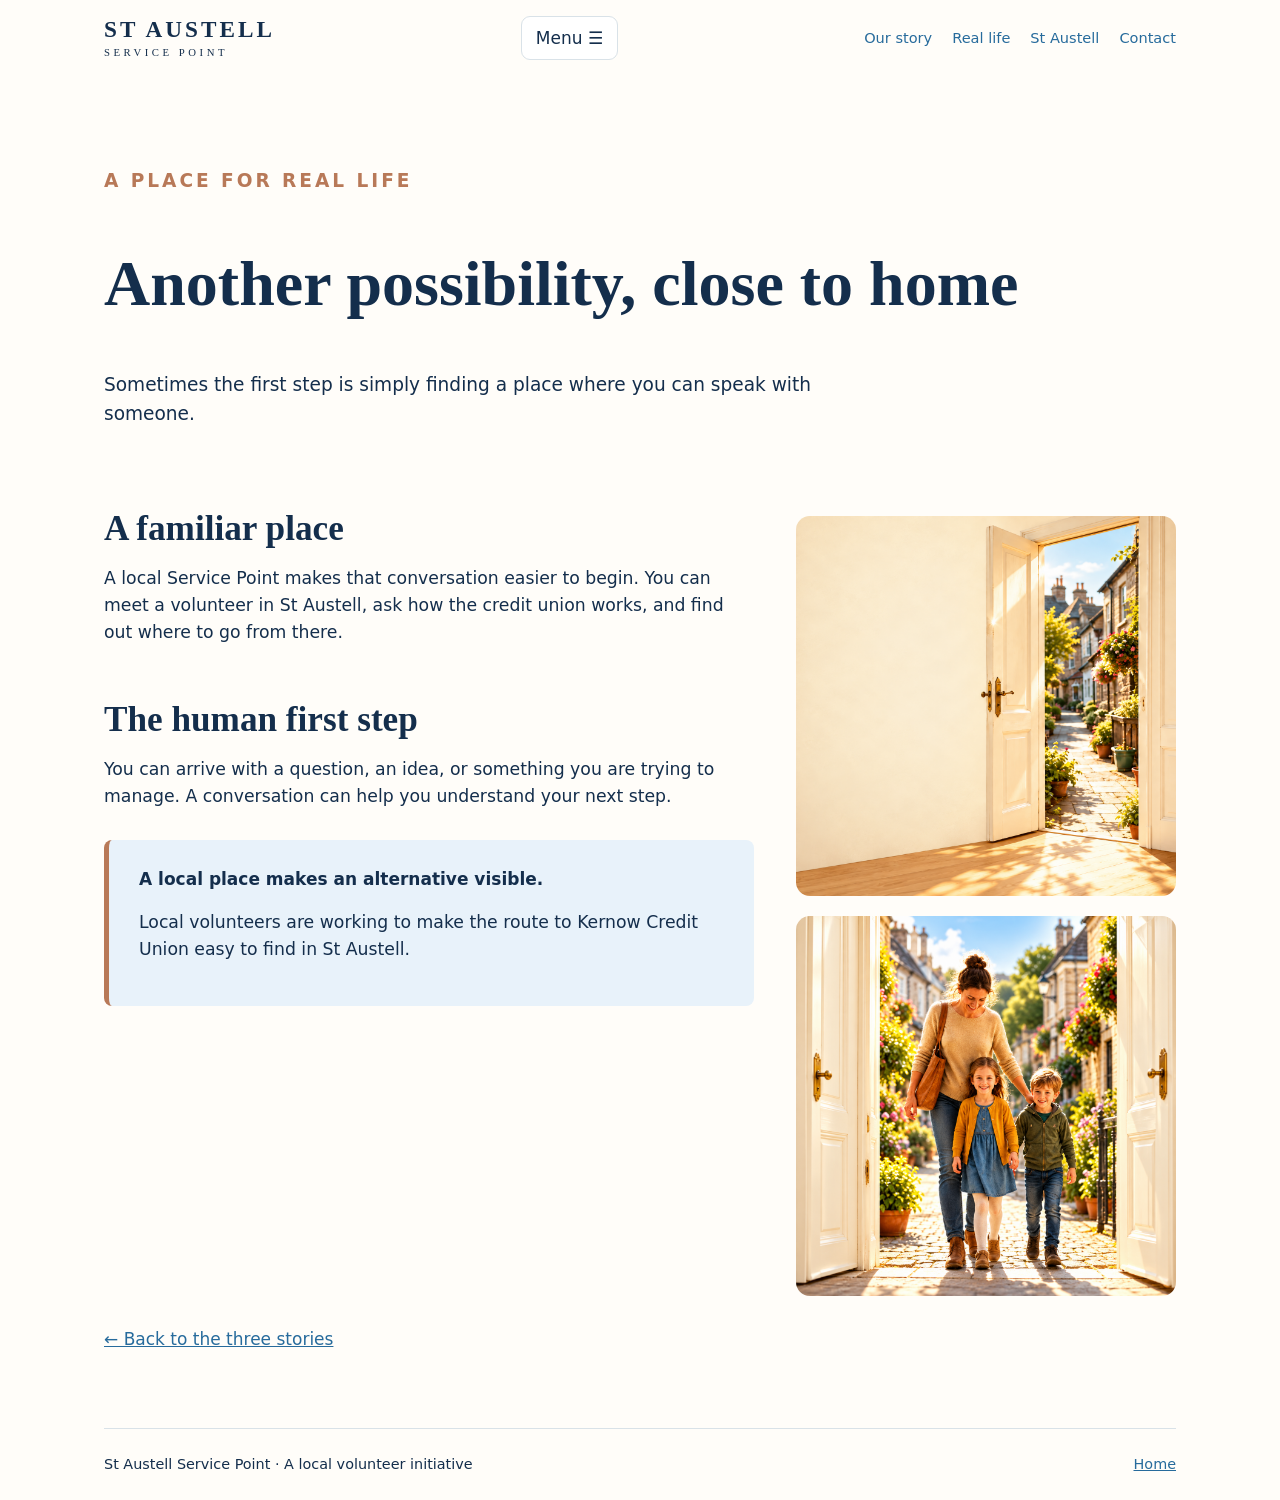
==== another-possibility.html @ 122b37de "Add files via upload" ====
<!doctype html><html lang="en-GB"><head><meta charset="utf-8"><meta name="viewport" content="width=device-width, initial-scale=1"><meta name="description" content="A welcoming local St Austell Service Point for families."><title>Another possibility, close to home | St Austell Service Point</title><link rel="stylesheet" href="style.css"></head><body><div class="wrap"><header class="header"><a class="brand" href="index.html">ST AUSTELL<small>SERVICE POINT</small></a><button class="menu" type="button" aria-controls="nav" aria-expanded="false">Menu ☰</button><nav id="nav" class="nav" aria-label="Site navigation"><a href="index.html#story">Our story</a><a href="index.html#real-life">Real life</a><a href="index.html#town">St Austell</a><a href="index.html#contact">Contact</a></nav></header><main><section class="subhero"><p class="eyebrow">A place for real life</p><h1>Another possibility, close to home</h1><p>Sometimes the first step is simply finding a place where you can speak with someone.</p></section><div class="story-layout"><div class="prose"><h2>A familiar place</h2><p>A local Service Point makes that conversation easier to begin. You can meet a volunteer in St Austell, ask how the credit union works, and find out where to go from there.</p><h2>The human first step</h2><p>You can arrive with a question, an idea, or something you are trying to manage. A conversation can help you understand your next step.</p><div class="callout"><strong>A local place makes an alternative visible.</strong><p>Local volunteers are working to make the route to Kernow Credit Union easy to find in St Austell.</p></div></div><div class="image-pair"><img src="assets/new-door.png" alt="An open white door leading to a flower-lined street"><img src="assets/first-family.png" alt="A mother and two children walking through open doors"></div></div><a class="back" href="index.html#real-life">← Back to the three stories</a></main><footer class="footer"><span>St Austell Service Point · A local volunteer initiative</span><a href="index.html">Home</a></footer></div><script src="site.js"></script></body></html>
---- style.css ----
:root{--ink:#142e4c;--blue:#276b9c;--copper:#b87958;--paper:#fffdf9;--mist:#e8f2fa;--line:#d9e2e8}*{box-sizing:border-box}html{scroll-behavior:smooth}body{margin:0;background:var(--paper);color:var(--ink);font:17px/1.55 system-ui,-apple-system,Segoe UI,sans-serif}h1,h2,h3{font-family:Georgia,serif;line-height:1.08}h1{font-size:clamp(2.5rem,5vw,4.7rem)}h2{font-size:clamp(2rem,4vw,3.5rem)}h3{font-size:1.45rem}a{color:var(--blue)}button,input,textarea{font:inherit}.wrap{max-width:1120px;padding:0 24px;margin:auto}.header{display:flex;align-items:center;justify-content:space-between;padding:16px 0;min-height:76px}.brand{text-decoration:none;color:var(--ink);font:700 1.45rem/.95 Georgia,serif;letter-spacing:.13em}.brand small{display:block;font:.67rem/1.2 Georgia,serif;letter-spacing:.33em;margin-top:6px}.menu{border:1px solid var(--line);background:white;border-radius:9px;padding:8px 14px;color:var(--ink);cursor:pointer}.nav{display:flex;gap:20px;align-items:center}.nav a{text-decoration:none;font-size:.91rem}.hero{min-height:560px;position:relative;overflow:hidden;border-radius:14px;background:#233747 url('assets/volunteers-hero.png') center/cover}.hero:before{content:'';position:absolute;inset:0;background:linear-gradient(90deg,rgba(8,21,38,.87),rgba(8,21,38,.45) 44%,transparent 78%)}.hero-copy{position:relative;color:white;width:min(52%,530px);padding:92px 38px}.hero p{font-size:1.2rem}.section{padding:72px 0}.section>h2{margin:0 0 24px}.intro{max-width:850px;font-size:1.1rem}.blue{color:var(--blue)}.art{display:block;width:100%;height:auto}.story-art{margin:30px auto 0;border-radius:9px}.eyebrow{font-weight:700;text-transform:uppercase;letter-spacing:.16em;color:var(--copper);font-size:.76rem}.real{background:#fbfaf7;border:1px solid var(--line);border-radius:22px;padding:40px 32px;margin:36px 0}.cards{display:grid;grid-template-columns:repeat(3,1fr);gap:18px}.card{border:1px solid var(--line);border-radius:16px;background:white;text-decoration:none;color:var(--ink);padding:24px;min-height:245px;transition:transform .2s,box-shadow .2s}.card:hover,.card:focus-visible{transform:translateY(-3px);box-shadow:0 10px 28px #142e4c1b}.circle{display:grid;place-items:center;width:66px;height:66px;background:#f5e7dd;border-radius:50%;color:var(--copper);font-size:1.7rem}.card h3{margin:22px 0 7px}.card p{margin:0 0 10px}.read{font-weight:700;color:var(--blue)}.town{display:grid;grid-template-columns:38% 62%;align-items:center;gap:10px}.town img{width:100%}.button{display:inline-block;background:var(--copper);color:white;text-decoration:none;border:0;border-radius:999px;padding:13px 24px;font-weight:700;cursor:pointer}.button:hover,.button:focus-visible{background:#995d41}.contact{background:var(--mist);border-radius:20px;padding:42px;margin:60px 0}.contact h2{margin:0 0 14px}.contact p{max-width:760px}.fields{display:grid;grid-template-columns:1fr 1fr;gap:14px}.fields label{font-size:.9rem;display:grid;gap:5px}.fields .wide{grid-column:1/-1}.fields input,.fields textarea{width:100%;border:1px solid #bfd0dc;background:white;padding:12px;border-radius:7px}.fields textarea{min-height:100px}.fine{font-size:.85rem;color:#4f677a}.footer{border-top:1px solid var(--line);padding:24px 0;margin-top:40px;display:flex;justify-content:space-between;gap:20px;font-size:.9rem}.subhero{padding:72px 0 25px}.subhero p{font-size:1.16rem;max-width:760px}.prose{max-width:790px}.prose h2{font-size:2.2rem;margin:55px 0 12px}.prose p,.prose li{font-size:1.08rem}.prose li{margin-bottom:10px}.callout{padding:26px 30px;background:var(--mist);border-left:5px solid var(--copper);border-radius:8px;margin:30px 0}.milestones{display:flex;flex-wrap:wrap;gap:8px;margin:20px 0}.milestones span{background:#e5eff7;border-radius:30px;padding:7px 14px;font-weight:700}.source{border-top:1px solid var(--line);font-size:.88rem;color:#4e6170;padding-top:16px}.back{display:inline-block;margin-top:30px}@media(max-width:800px){.nav{gap:10px}.nav a{font-size:.76rem}.hero-copy{width:75%}.town{display:block}.town img{margin-top:18px}.cards{grid-template-columns:1fr}.card{min-height:0}.section{padding:45px 0}}@media(max-width:550px){.wrap{padding:0 17px}.header{align-items:flex-start}.nav{display:none;position:absolute;right:17px;top:65px;z-index:5;flex-direction:column;align-items:stretch;background:white;box-shadow:0 10px 25px #142e4c30;border-radius:12px;padding:16px}.nav.open{display:flex}.hero{min-height:570px;background-position:56% center}.hero:before{background:linear-gradient(0deg,rgba(8,21,38,.94),rgba(8,21,38,.4) 70%,transparent)}.hero-copy{width:100%;position:absolute;bottom:0;padding:25px}.hero h1{font-size:2.6rem}.real{padding:24px 17px}.contact{padding:28px 20px}.fields{grid-template-columns:1fr}.fields .wide{grid-column:auto}}
.story-layout{display:grid;grid-template-columns:minmax(0,1fr) minmax(250px,380px);align-items:start;gap:42px}.story-layout .prose{min-width:0}.side-art{width:100%;height:auto;border-radius:14px;margin-top:44px}.image-pair{display:grid;gap:20px;margin-top:44px}.image-pair img{display:block;width:100%;height:auto;border-radius:14px}.story-layout .prose h2:first-child{margin-top:38px}.back{margin-bottom:36px}@media(max-width:800px){.story-layout{grid-template-columns:1fr}.side-art,.image-pair{margin-top:0;max-width:550px}.image-pair{grid-template-columns:repeat(2,minmax(0,1fr));max-width:none}.image-pair img{height:100%;object-fit:cover}}@media(max-width:550px){.image-pair{grid-template-columns:1fr}.image-pair img{height:auto}}
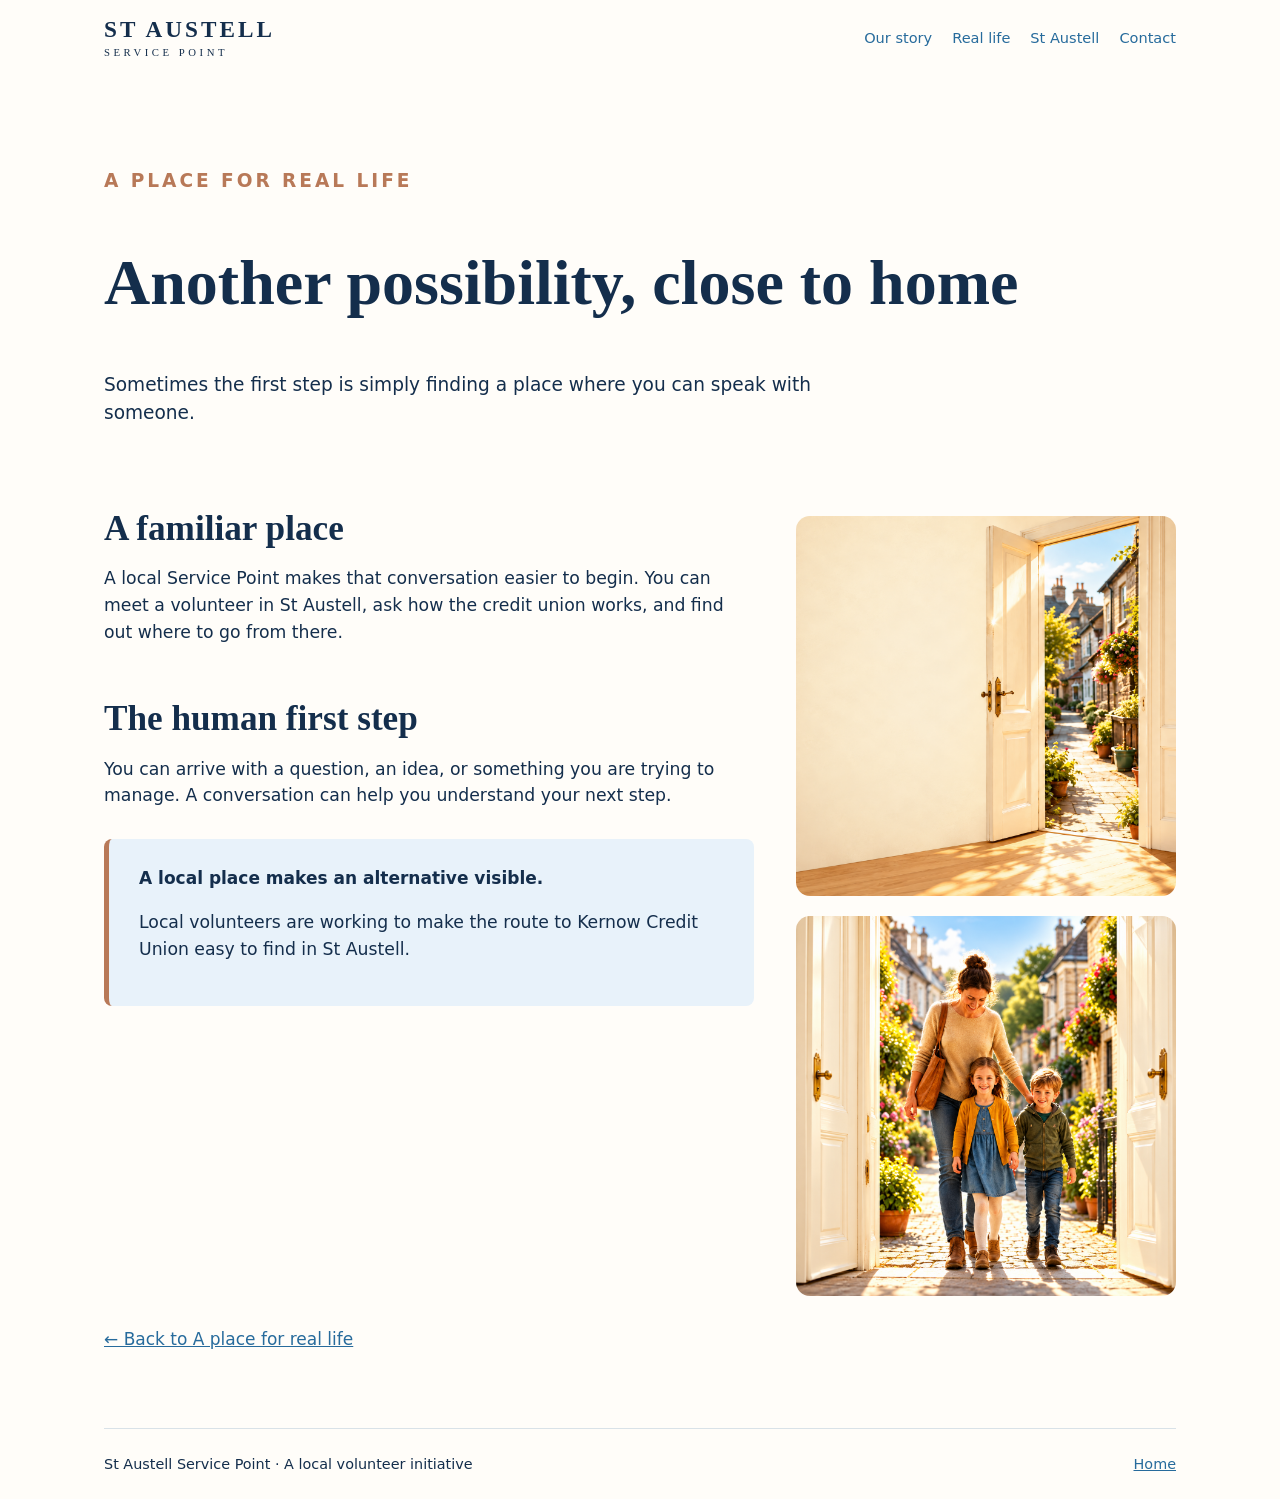
==== commit b29b92e9: "Add files via upload" ====
--- a/another-possibility.html
+++ b/another-possibility.html
@@ -1 +1 @@
-<!doctype html><html lang="en-GB"><head><meta charset="utf-8"><meta name="viewport" content="width=device-width, initial-scale=1"><meta name="description" content="A welcoming local St Austell Service Point for families."><title>Another possibility, close to home | St Austell Service Point</title><link rel="stylesheet" href="style.css"></head><body><div class="wrap"><header class="header"><a class="brand" href="index.html">ST AUSTELL<small>SERVICE POINT</small></a><button class="menu" type="button" aria-controls="nav" aria-expanded="false">Menu ☰</button><nav id="nav" class="nav" aria-label="Site navigation"><a href="index.html#story">Our story</a><a href="index.html#real-life">Real life</a><a href="index.html#town">St Austell</a><a href="index.html#contact">Contact</a></nav></header><main><section class="subhero"><p class="eyebrow">A place for real life</p><h1>Another possibility, close to home</h1><p>Sometimes the first step is simply finding a place where you can speak with someone.</p></section><div class="story-layout"><div class="prose"><h2>A familiar place</h2><p>A local Service Point makes that conversation easier to begin. You can meet a volunteer in St Austell, ask how the credit union works, and find out where to go from there.</p><h2>The human first step</h2><p>You can arrive with a question, an idea, or something you are trying to manage. A conversation can help you understand your next step.</p><div class="callout"><strong>A local place makes an alternative visible.</strong><p>Local volunteers are working to make the route to Kernow Credit Union easy to find in St Austell.</p></div></div><div class="image-pair"><img src="assets/new-door.png" alt="An open white door leading to a flower-lined street"><img src="assets/first-family.png" alt="A mother and two children walking through open doors"></div></div><a class="back" href="index.html#real-life">← Back to the three stories</a></main><footer class="footer"><span>St Austell Service Point · A local volunteer initiative</span><a href="index.html">Home</a></footer></div><script src="site.js"></script></body></html>+<!doctype html><html lang="en-GB"><head><meta charset="utf-8"><meta name="viewport" content="width=device-width, initial-scale=1"><meta name="description" content="A welcoming local St Austell Service Point for families."><title>Another possibility, close to home | St Austell Service Point</title><link rel="stylesheet" href="style.css"></head><body><div class="wrap"><header class="header"><a class="brand" href="index.html">ST AUSTELL<small>SERVICE POINT</small></a><button class="menu" type="button" aria-controls="nav" aria-expanded="false">Menu ☰</button><nav id="nav" class="nav" aria-label="Site navigation"><a href="index.html#story">Our story</a><a href="index.html#real-life">Real life</a><a href="index.html#town">St Austell</a><a href="index.html#contact">Contact</a></nav></header><main><section class="subhero"><p class="eyebrow">A place for real life</p><h1>Another possibility, close to home</h1><p>Sometimes the first step is simply finding a place where you can speak with someone.</p></section><div class="story-layout"><div class="prose"><h2>A familiar place</h2><p>A local Service Point makes that conversation easier to begin. You can meet a volunteer in St Austell, ask how the credit union works, and find out where to go from there.</p><h2>The human first step</h2><p>You can arrive with a question, an idea, or something you are trying to manage. A conversation can help you understand your next step.</p><div class="callout"><strong>A local place makes an alternative visible.</strong><p>Local volunteers are working to make the route to Kernow Credit Union easy to find in St Austell.</p></div></div><div class="image-pair"><img src="assets/new-door.png" alt="An open white door leading to a flower-lined street"><img src="assets/first-family.png" alt="A mother and two children walking through open doors"></div></div><a class="back" href="index.html#real-life">← Back to A place for real life</a></main><footer class="footer"><span>St Austell Service Point · A local volunteer initiative</span><a href="index.html">Home</a></footer></div><script src="site.js"></script></body></html>
--- a/style.css
+++ b/style.css
@@ -1,2 +1,5 @@
 :root{--ink:#142e4c;--blue:#276b9c;--copper:#b87958;--paper:#fffdf9;--mist:#e8f2fa;--line:#d9e2e8}*{box-sizing:border-box}html{scroll-behavior:smooth}body{margin:0;background:var(--paper);color:var(--ink);font:17px/1.55 system-ui,-apple-system,Segoe UI,sans-serif}h1,h2,h3{font-family:Georgia,serif;line-height:1.08}h1{font-size:clamp(2.5rem,5vw,4.7rem)}h2{font-size:clamp(2rem,4vw,3.5rem)}h3{font-size:1.45rem}a{color:var(--blue)}button,input,textarea{font:inherit}.wrap{max-width:1120px;padding:0 24px;margin:auto}.header{display:flex;align-items:center;justify-content:space-between;padding:16px 0;min-height:76px}.brand{text-decoration:none;color:var(--ink);font:700 1.45rem/.95 Georgia,serif;letter-spacing:.13em}.brand small{display:block;font:.67rem/1.2 Georgia,serif;letter-spacing:.33em;margin-top:6px}.menu{border:1px solid var(--line);background:white;border-radius:9px;padding:8px 14px;color:var(--ink);cursor:pointer}.nav{display:flex;gap:20px;align-items:center}.nav a{text-decoration:none;font-size:.91rem}.hero{min-height:560px;position:relative;overflow:hidden;border-radius:14px;background:#233747 url('assets/volunteers-hero.png') center/cover}.hero:before{content:'';position:absolute;inset:0;background:linear-gradient(90deg,rgba(8,21,38,.87),rgba(8,21,38,.45) 44%,transparent 78%)}.hero-copy{position:relative;color:white;width:min(52%,530px);padding:92px 38px}.hero p{font-size:1.2rem}.section{padding:72px 0}.section>h2{margin:0 0 24px}.intro{max-width:850px;font-size:1.1rem}.blue{color:var(--blue)}.art{display:block;width:100%;height:auto}.story-art{margin:30px auto 0;border-radius:9px}.eyebrow{font-weight:700;text-transform:uppercase;letter-spacing:.16em;color:var(--copper);font-size:.76rem}.real{background:#fbfaf7;border:1px solid var(--line);border-radius:22px;padding:40px 32px;margin:36px 0}.cards{display:grid;grid-template-columns:repeat(3,1fr);gap:18px}.card{border:1px solid var(--line);border-radius:16px;background:white;text-decoration:none;color:var(--ink);padding:24px;min-height:245px;transition:transform .2s,box-shadow .2s}.card:hover,.card:focus-visible{transform:translateY(-3px);box-shadow:0 10px 28px #142e4c1b}.circle{display:grid;place-items:center;width:66px;height:66px;background:#f5e7dd;border-radius:50%;color:var(--copper);font-size:1.7rem}.card h3{margin:22px 0 7px}.card p{margin:0 0 10px}.read{font-weight:700;color:var(--blue)}.town{display:grid;grid-template-columns:38% 62%;align-items:center;gap:10px}.town img{width:100%}.button{display:inline-block;background:var(--copper);color:white;text-decoration:none;border:0;border-radius:999px;padding:13px 24px;font-weight:700;cursor:pointer}.button:hover,.button:focus-visible{background:#995d41}.contact{background:var(--mist);border-radius:20px;padding:42px;margin:60px 0}.contact h2{margin:0 0 14px}.contact p{max-width:760px}.fields{display:grid;grid-template-columns:1fr 1fr;gap:14px}.fields label{font-size:.9rem;display:grid;gap:5px}.fields .wide{grid-column:1/-1}.fields input,.fields textarea{width:100%;border:1px solid #bfd0dc;background:white;padding:12px;border-radius:7px}.fields textarea{min-height:100px}.fine{font-size:.85rem;color:#4f677a}.footer{border-top:1px solid var(--line);padding:24px 0;margin-top:40px;display:flex;justify-content:space-between;gap:20px;font-size:.9rem}.subhero{padding:72px 0 25px}.subhero p{font-size:1.16rem;max-width:760px}.prose{max-width:790px}.prose h2{font-size:2.2rem;margin:55px 0 12px}.prose p,.prose li{font-size:1.08rem}.prose li{margin-bottom:10px}.callout{padding:26px 30px;background:var(--mist);border-left:5px solid var(--copper);border-radius:8px;margin:30px 0}.milestones{display:flex;flex-wrap:wrap;gap:8px;margin:20px 0}.milestones span{background:#e5eff7;border-radius:30px;padding:7px 14px;font-weight:700}.source{border-top:1px solid var(--line);font-size:.88rem;color:#4e6170;padding-top:16px}.back{display:inline-block;margin-top:30px}@media(max-width:800px){.nav{gap:10px}.nav a{font-size:.76rem}.hero-copy{width:75%}.town{display:block}.town img{margin-top:18px}.cards{grid-template-columns:1fr}.card{min-height:0}.section{padding:45px 0}}@media(max-width:550px){.wrap{padding:0 17px}.header{align-items:flex-start}.nav{display:none;position:absolute;right:17px;top:65px;z-index:5;flex-direction:column;align-items:stretch;background:white;box-shadow:0 10px 25px #142e4c30;border-radius:12px;padding:16px}.nav.open{display:flex}.hero{min-height:570px;background-position:56% center}.hero:before{background:linear-gradient(0deg,rgba(8,21,38,.94),rgba(8,21,38,.4) 70%,transparent)}.hero-copy{width:100%;position:absolute;bottom:0;padding:25px}.hero h1{font-size:2.6rem}.real{padding:24px 17px}.contact{padding:28px 20px}.fields{grid-template-columns:1fr}.fields .wide{grid-column:auto}}
 .story-layout{display:grid;grid-template-columns:minmax(0,1fr) minmax(250px,380px);align-items:start;gap:42px}.story-layout .prose{min-width:0}.side-art{width:100%;height:auto;border-radius:14px;margin-top:44px}.image-pair{display:grid;gap:20px;margin-top:44px}.image-pair img{display:block;width:100%;height:auto;border-radius:14px}.story-layout .prose h2:first-child{margin-top:38px}.back{margin-bottom:36px}@media(max-width:800px){.story-layout{grid-template-columns:1fr}.side-art,.image-pair{margin-top:0;max-width:550px}.image-pair{grid-template-columns:repeat(2,minmax(0,1fr));max-width:none}.image-pair img{height:100%;object-fit:cover}}@media(max-width:550px){.image-pair{grid-template-columns:1fr}.image-pair img{height:auto}}
+
+.contact{display:grid;grid-template-columns:minmax(220px,30%) minmax(0,1fr);gap:38px;align-items:center}.contact-bridge{height:100%;display:flex;align-items:center;justify-content:center;border-right:1px solid #adc4d4;padding-right:38px}.contact-bridge img{display:block;width:100%;max-width:320px;height:auto;mix-blend-mode:multiply}.contact-main{min-width:0}.contact-main h2{font-size:clamp(2rem,3.4vw,3.1rem)}.contact-main .button{min-width:260px;text-align:center}@media(max-width:800px){.contact{grid-template-columns:1fr;gap:12px}.contact-bridge{height:auto;border-right:0;border-bottom:1px solid #adc4d4;padding:0 0 12px}.contact-bridge img{max-width:260px}.contact-main h2{font-size:clamp(2rem,5vw,3rem)}}
+.menu{display:none}@media(max-width:550px){.menu{display:block}}.button:disabled{opacity:.65;cursor:wait}
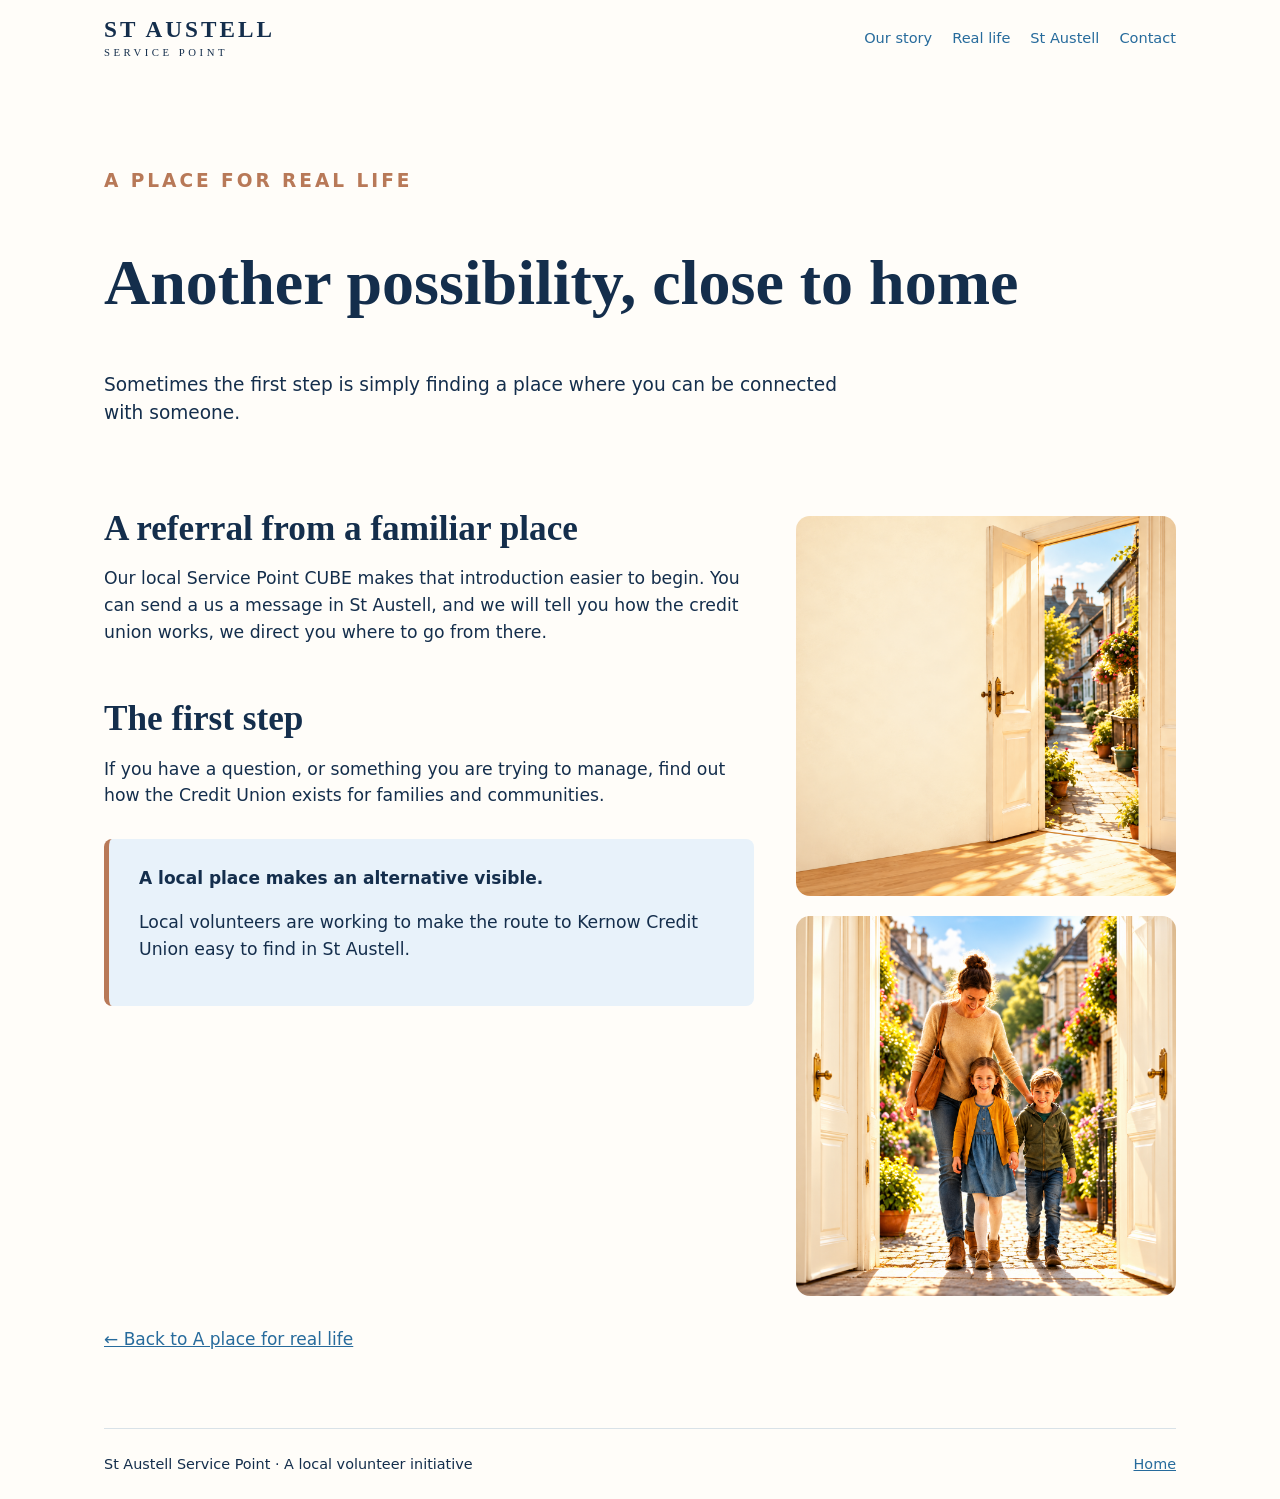
==== commit ff2f90b0: "Update another-possibility.html" ====
--- a/another-possibility.html
+++ b/another-possibility.html
@@ -1 +1 @@
-<!doctype html><html lang="en-GB"><head><meta charset="utf-8"><meta name="viewport" content="width=device-width, initial-scale=1"><meta name="description" content="A welcoming local St Austell Service Point for families."><title>Another possibility, close to home | St Austell Service Point</title><link rel="stylesheet" href="style.css"></head><body><div class="wrap"><header class="header"><a class="brand" href="index.html">ST AUSTELL<small>SERVICE POINT</small></a><button class="menu" type="button" aria-controls="nav" aria-expanded="false">Menu ☰</button><nav id="nav" class="nav" aria-label="Site navigation"><a href="index.html#story">Our story</a><a href="index.html#real-life">Real life</a><a href="index.html#town">St Austell</a><a href="index.html#contact">Contact</a></nav></header><main><section class="subhero"><p class="eyebrow">A place for real life</p><h1>Another possibility, close to home</h1><p>Sometimes the first step is simply finding a place where you can speak with someone.</p></section><div class="story-layout"><div class="prose"><h2>A familiar place</h2><p>A local Service Point makes that conversation easier to begin. You can meet a volunteer in St Austell, ask how the credit union works, and find out where to go from there.</p><h2>The human first step</h2><p>You can arrive with a question, an idea, or something you are trying to manage. A conversation can help you understand your next step.</p><div class="callout"><strong>A local place makes an alternative visible.</strong><p>Local volunteers are working to make the route to Kernow Credit Union easy to find in St Austell.</p></div></div><div class="image-pair"><img src="assets/new-door.png" alt="An open white door leading to a flower-lined street"><img src="assets/first-family.png" alt="A mother and two children walking through open doors"></div></div><a class="back" href="index.html#real-life">← Back to A place for real life</a></main><footer class="footer"><span>St Austell Service Point · A local volunteer initiative</span><a href="index.html">Home</a></footer></div><script src="site.js"></script></body></html>+<!doctype html><html lang="en-GB"><head><meta charset="utf-8"><meta name="viewport" content="width=device-width, initial-scale=1"><meta name="description" content="A welcoming local St Austell Access Point for families."><title>Another possibility, close to home | St Austell Service Point</title><link rel="stylesheet" href="style.css"></head><body><div class="wrap"><header class="header"><a class="brand" href="index.html">ST AUSTELL<small>SERVICE POINT</small></a><button class="menu" type="button" aria-controls="nav" aria-expanded="false">Menu ☰</button><nav id="nav" class="nav" aria-label="Site navigation"><a href="index.html#story">Our story</a><a href="index.html#real-life">Real life</a><a href="index.html#town">St Austell</a><a href="index.html#contact">Contact</a></nav></header><main><section class="subhero"><p class="eyebrow">A place for real life</p><h1>Another possibility, close to home</h1><p>Sometimes the first step is simply finding a place where you can be connected with someone.</p></section><div class="story-layout"><div class="prose"><h2>A referral from a familiar place</h2><p>Our local Service Point CUBE makes that introduction easier to begin. You can send a us a message in St Austell, and we will tell you how the credit union works, we direct you where to go from there.</p><h2>The first step</h2><p>If you have a question, or something you are trying to manage, find out how the Credit Union exists for families and communities.</p><div class="callout"><strong>A local place makes an alternative visible.</strong><p>Local volunteers are working to make the route to Kernow Credit Union easy to find in St Austell.</p></div></div><div class="image-pair"><img src="assets/new-door.png" alt="An open white door leading to a flower-lined street"><img src="assets/first-family.png" alt="A mother and two children walking through open doors"></div></div><a class="back" href="index.html#real-life">← Back to A place for real life</a></main><footer class="footer"><span>St Austell Service Point · A local volunteer initiative</span><a href="index.html">Home</a></footer></div><script src="site.js"></script></body></html>
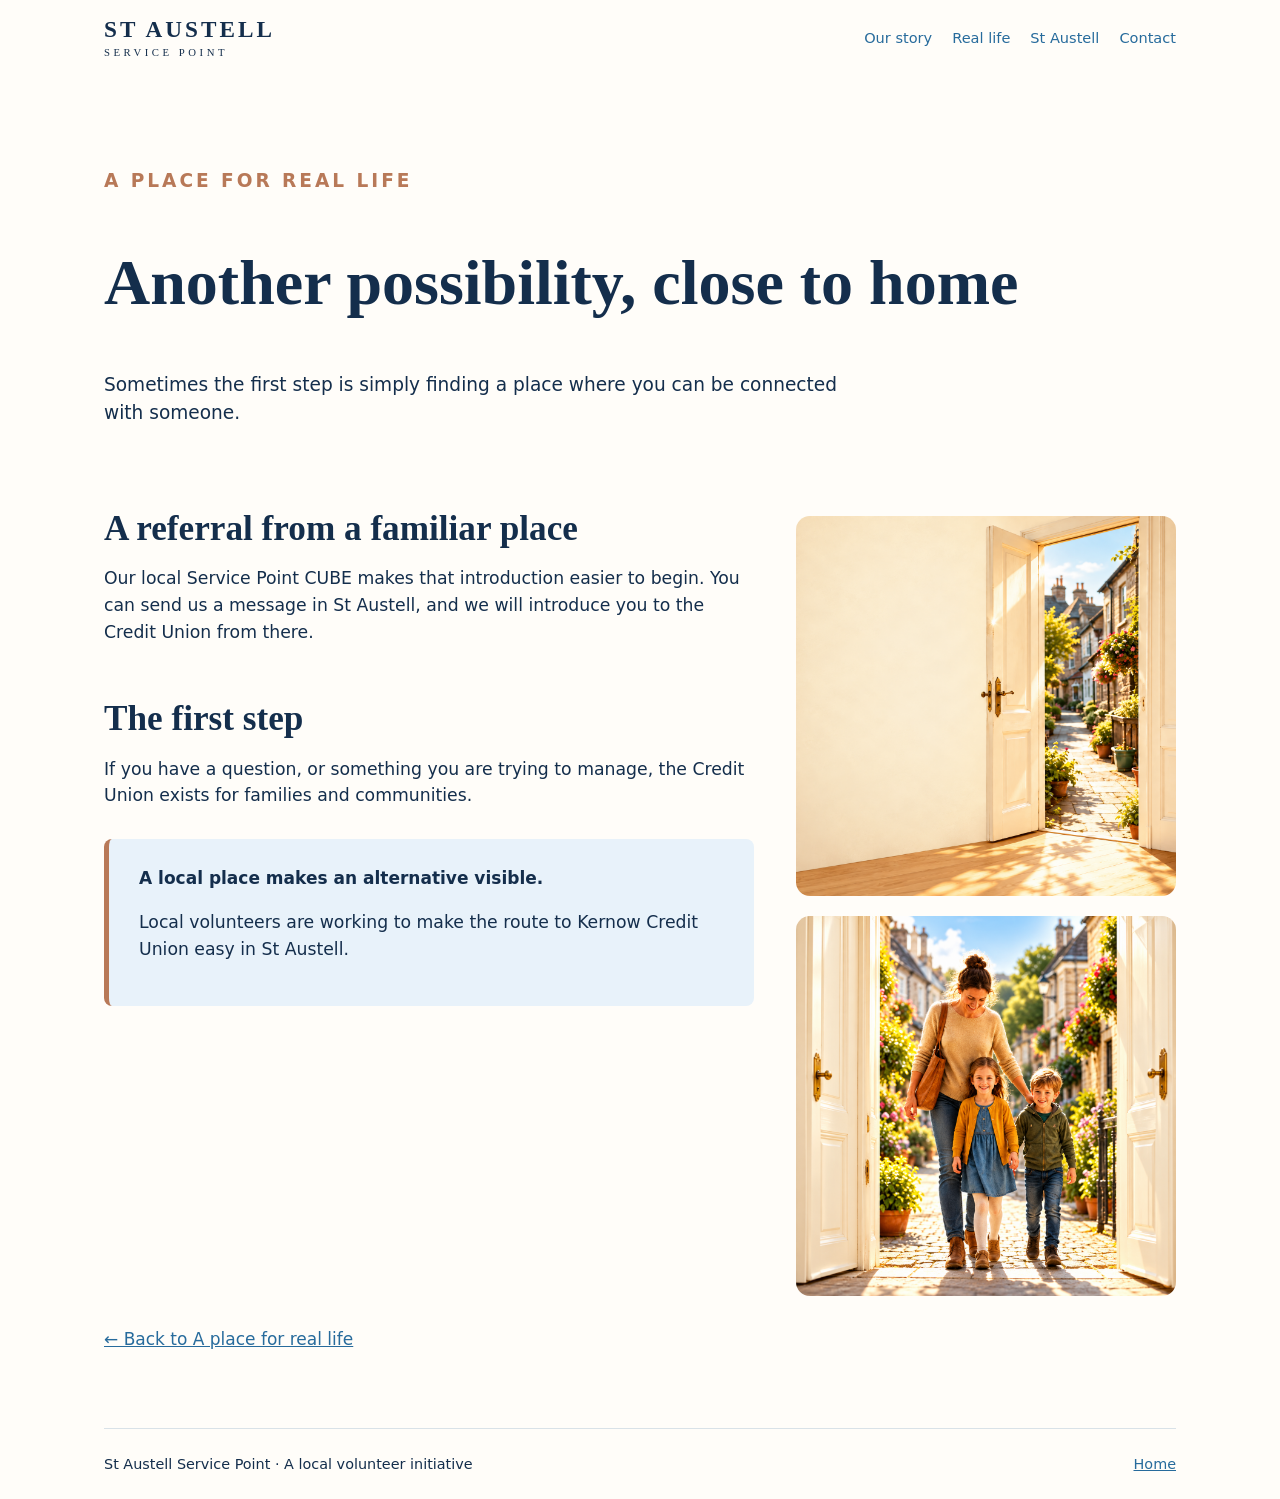
==== commit ebbf9231: "Update another-possibility.html" ====
--- a/another-possibility.html
+++ b/another-possibility.html
@@ -1 +1 @@
-<!doctype html><html lang="en-GB"><head><meta charset="utf-8"><meta name="viewport" content="width=device-width, initial-scale=1"><meta name="description" content="A welcoming local St Austell Access Point for families."><title>Another possibility, close to home | St Austell Service Point</title><link rel="stylesheet" href="style.css"></head><body><div class="wrap"><header class="header"><a class="brand" href="index.html">ST AUSTELL<small>SERVICE POINT</small></a><button class="menu" type="button" aria-controls="nav" aria-expanded="false">Menu ☰</button><nav id="nav" class="nav" aria-label="Site navigation"><a href="index.html#story">Our story</a><a href="index.html#real-life">Real life</a><a href="index.html#town">St Austell</a><a href="index.html#contact">Contact</a></nav></header><main><section class="subhero"><p class="eyebrow">A place for real life</p><h1>Another possibility, close to home</h1><p>Sometimes the first step is simply finding a place where you can be connected with someone.</p></section><div class="story-layout"><div class="prose"><h2>A referral from a familiar place</h2><p>Our local Service Point CUBE makes that introduction easier to begin. You can send a us a message in St Austell, and we will tell you how the credit union works, we direct you where to go from there.</p><h2>The first step</h2><p>If you have a question, or something you are trying to manage, find out how the Credit Union exists for families and communities.</p><div class="callout"><strong>A local place makes an alternative visible.</strong><p>Local volunteers are working to make the route to Kernow Credit Union easy to find in St Austell.</p></div></div><div class="image-pair"><img src="assets/new-door.png" alt="An open white door leading to a flower-lined street"><img src="assets/first-family.png" alt="A mother and two children walking through open doors"></div></div><a class="back" href="index.html#real-life">← Back to A place for real life</a></main><footer class="footer"><span>St Austell Service Point · A local volunteer initiative</span><a href="index.html">Home</a></footer></div><script src="site.js"></script></body></html>+<!doctype html><html lang="en-GB"><head><meta charset="utf-8"><meta name="viewport" content="width=device-width, initial-scale=1"><meta name="description" content="A welcoming local St Austell Access Point for families."><title>Another possibility, close to home | St Austell Service Point</title><link rel="stylesheet" href="style.css"></head><body><div class="wrap"><header class="header"><a class="brand" href="index.html">ST AUSTELL<small>SERVICE POINT</small></a><button class="menu" type="button" aria-controls="nav" aria-expanded="false">Menu ☰</button><nav id="nav" class="nav" aria-label="Site navigation"><a href="index.html#story">Our story</a><a href="index.html#real-life">Real life</a><a href="index.html#town">St Austell</a><a href="index.html#contact">Contact</a></nav></header><main><section class="subhero"><p class="eyebrow">A place for real life</p><h1>Another possibility, close to home</h1><p>Sometimes the first step is simply finding a place where you can be connected with someone.</p></section><div class="story-layout"><div class="prose"><h2>A referral from a familiar place</h2><p>Our local Service Point CUBE makes that introduction easier to begin. You can send us a message in St Austell, and we will introduce you to the Credit Union from there.</p><h2>The first step</h2><p>If you have a question, or something you are trying to manage, the Credit Union exists for families and communities.</p><div class="callout"><strong>A local place makes an alternative visible.</strong><p>Local volunteers are working to make the route to Kernow Credit Union easy in St Austell.</p></div></div><div class="image-pair"><img src="assets/new-door.png" alt="An open white door leading to a flower-lined street"><img src="assets/first-family.png" alt="A mother and two children walking through open doors"></div></div><a class="back" href="index.html#real-life">← Back to A place for real life</a></main><footer class="footer"><span>St Austell Service Point · A local volunteer initiative</span><a href="index.html">Home</a></footer></div><script src="site.js"></script></body></html>
